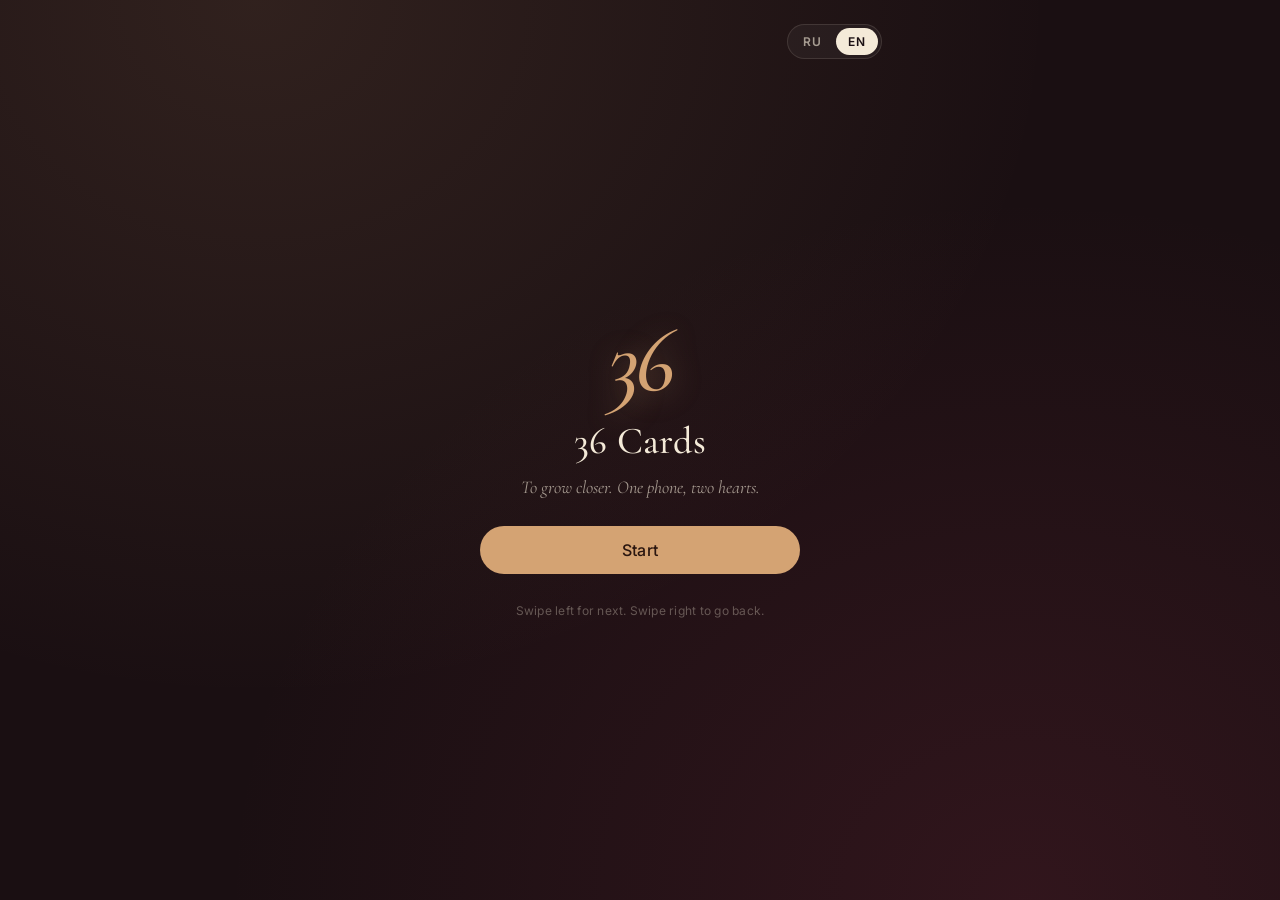
==== index.html @ 40c64a39 "Initial 36 cards app PWA + Telegram Mini App with the 36 questions to fall in love. RU/EN switcher, " ====
<!doctype html>
<html lang="ru">
  <head>
    <meta charset="utf-8" />
    <meta
      name="viewport"
      content="width=device-width, initial-scale=1, viewport-fit=cover, maximum-scale=1, user-scalable=no"
    />
    <meta name="theme-color" content="#1a0f12" />
    <meta name="apple-mobile-web-app-capable" content="yes" />
    <meta name="apple-mobile-web-app-status-bar-style" content="black-translucent" />
    <meta name="apple-mobile-web-app-title" content="36 Cards" />
    <meta name="mobile-web-app-capable" content="yes" />
    <link rel="manifest" href="manifest.webmanifest" />
    <link rel="icon" type="image/svg+xml" href="icon.svg" />
    <link rel="apple-touch-icon" href="icon-192.png" />
    <link
      rel="preconnect"
      href="https://fonts.googleapis.com"
    />
    <link rel="preconnect" href="https://fonts.gstatic.com" crossorigin />
    <link
      href="https://fonts.googleapis.com/css2?family=Cormorant+Garamond:ital,wght@0,400;0,500;0,600;1,400&family=Inter:wght@400;500;600&display=swap"
      rel="stylesheet"
    />
    <link rel="stylesheet" href="styles.css" />
    <title>36 Cards</title>
    <script src="https://telegram.org/js/telegram-web-app.js"></script>
  </head>
  <body>
    <main id="app" aria-live="polite"></main>
    <script src="app.js"></script>
  </body>
</html>
---- styles.css ----
:root {
  --bg: #1a0f12;
  --bg-2: #25141a;
  --card: #2d1820;
  --card-2: #3d1f28;
  --ink: #f4ead8;
  --ink-dim: rgba(244, 234, 216, 0.62);
  --ink-faint: rgba(244, 234, 216, 0.32);
  --accent: #d4a373;
  --accent-soft: rgba(212, 163, 115, 0.22);
  --line: rgba(244, 234, 216, 0.12);
  --serif: "Cormorant Garamond", "Playfair Display", Georgia, "Times New Roman", serif;
  --sans: "Inter", -apple-system, BlinkMacSystemFont, "SF Pro Text", "Segoe UI", Roboto, sans-serif;
  --safe-top: env(safe-area-inset-top, 0px);
  --safe-bottom: env(safe-area-inset-bottom, 0px);
  --safe-left: env(safe-area-inset-left, 0px);
  --safe-right: env(safe-area-inset-right, 0px);
}

* {
  box-sizing: border-box;
}

html,
body {
  margin: 0;
  padding: 0;
  width: 100%;
  height: 100%;
  background: var(--bg);
  color: var(--ink);
  font-family: var(--sans);
  -webkit-font-smoothing: antialiased;
  -webkit-tap-highlight-color: transparent;
  overscroll-behavior: none;
  touch-action: manipulation;
  user-select: none;
}

body {
  background:
    radial-gradient(ellipse at 20% 0%, rgba(212, 163, 115, 0.12), transparent 55%),
    radial-gradient(ellipse at 80% 100%, rgba(155, 50, 75, 0.18), transparent 55%),
    var(--bg);
  background-attachment: fixed;
  min-height: 100dvh;
  display: flex;
  flex-direction: column;
}

#app {
  flex: 1;
  display: flex;
  flex-direction: column;
  width: 100%;
  min-height: 100dvh;
  padding-top: var(--safe-top);
  padding-bottom: var(--safe-bottom);
  padding-left: var(--safe-left);
  padding-right: var(--safe-right);
}

.screen {
  flex: 1;
  display: flex;
  flex-direction: column;
  width: 100%;
  max-width: 520px;
  margin: 0 auto;
  padding: 16px 18px;
}

/* ------- Buttons ------- */
.btn {
  font-family: var(--sans);
  font-weight: 500;
  font-size: 16px;
  letter-spacing: 0.01em;
  padding: 14px 22px;
  border: none;
  border-radius: 999px;
  cursor: pointer;
  transition: transform 0.12s ease, background 0.2s ease, color 0.2s ease;
  -webkit-appearance: none;
}
.btn:active {
  transform: scale(0.97);
}
.btn-primary {
  background: var(--accent);
  color: #2a1610;
}
.btn-primary:hover {
  background: #e3b482;
}
.btn-primary.is-running {
  background: var(--accent-soft);
  color: var(--ink);
}
.btn-ghost {
  background: transparent;
  color: var(--ink-dim);
  border: 1px solid var(--line);
}
.btn-ghost:hover {
  color: var(--ink);
  border-color: var(--ink-faint);
}

/* ------- Home ------- */
.home {
  justify-content: space-between;
}
.home-head {
  display: flex;
  justify-content: flex-end;
  padding-top: 8px;
}
.lang-switch {
  display: inline-flex;
  background: rgba(255, 255, 255, 0.04);
  border: 1px solid var(--line);
  border-radius: 999px;
  padding: 3px;
  gap: 2px;
}
.lang-btn {
  font-family: var(--sans);
  font-size: 12px;
  letter-spacing: 0.08em;
  font-weight: 600;
  background: transparent;
  color: var(--ink-dim);
  border: none;
  padding: 6px 12px;
  border-radius: 999px;
  cursor: pointer;
}
.lang-btn.is-active {
  background: var(--ink);
  color: #1a0f12;
}

.home-body {
  flex: 1;
  display: flex;
  flex-direction: column;
  justify-content: center;
  text-align: center;
  gap: 28px;
  padding: 24px 8px 32px;
}
.brand {
  display: flex;
  flex-direction: column;
  align-items: center;
  gap: 14px;
}
.brand-mark {
  font-family: var(--serif);
  font-style: italic;
  font-weight: 500;
  font-size: 92px;
  line-height: 1;
  color: var(--accent);
  letter-spacing: -0.04em;
  text-shadow: 0 4px 30px rgba(212, 163, 115, 0.35);
}
.brand-title {
  font-family: var(--serif);
  font-weight: 500;
  font-size: 38px;
  line-height: 1.1;
  margin: 0;
  letter-spacing: 0.005em;
}
.brand-sub {
  font-family: var(--serif);
  font-style: italic;
  font-size: 18px;
  color: var(--ink-dim);
  margin: 0;
  max-width: 280px;
}
.home-actions {
  display: flex;
  flex-direction: column;
  gap: 10px;
  align-items: stretch;
  max-width: 320px;
  width: 100%;
  margin: 0 auto;
}
.home-hint {
  font-size: 12px;
  color: var(--ink-faint);
  letter-spacing: 0.02em;
  margin: 0;
  max-width: 280px;
  margin-inline: auto;
  line-height: 1.5;
}

/* ------- Set intro ------- */
.set-intro {
  justify-content: center;
  align-items: center;
  text-align: center;
}
.set-intro-inner {
  display: flex;
  flex-direction: column;
  align-items: center;
  gap: 18px;
  max-width: 360px;
  padding: 32px 16px;
}
.set-roman {
  font-family: var(--serif);
  font-style: italic;
  font-size: 120px;
  line-height: 1;
  color: var(--accent);
  letter-spacing: -0.02em;
  text-shadow: 0 4px 40px rgba(212, 163, 115, 0.4);
  margin-bottom: 4px;
}
.set-title {
  font-family: var(--serif);
  font-weight: 500;
  font-size: 32px;
  margin: 0;
  letter-spacing: 0.005em;
}
.set-sub {
  font-family: var(--serif);
  font-style: italic;
  font-size: 18px;
  color: var(--ink-dim);
  margin: 0;
}
.set-cta {
  margin-top: 20px;
}

/* ------- Card screen ------- */
.card-screen {
  justify-content: space-between;
  padding-bottom: 24px;
}
.topbar {
  display: flex;
  flex-direction: column;
  gap: 10px;
  padding: 4px 4px 0;
}
.topbar-meta {
  display: flex;
  justify-content: space-between;
  align-items: center;
}
.set-badge {
  display: inline-block;
  font-family: var(--sans);
  font-weight: 600;
  font-size: 11px;
  letter-spacing: 0.18em;
  text-transform: uppercase;
  color: var(--accent);
  padding: 4px 10px;
  border: 1px solid var(--accent-soft);
  border-radius: 999px;
}
.topbar-counter {
  font-size: 12px;
  color: var(--ink-faint);
  letter-spacing: 0.04em;
}
.progress {
  height: 2px;
  background: var(--line);
  border-radius: 2px;
  overflow: hidden;
}
.progress-fill {
  height: 100%;
  background: linear-gradient(90deg, var(--accent), #efc28e);
  border-radius: 2px;
  transition: width 0.35s ease;
}

.card-stack {
  flex: 1;
  position: relative;
  min-height: 380px;
  margin: 22px 0;
  perspective: 1200px;
}
.card {
  position: absolute;
  inset: 0;
  background:
    linear-gradient(160deg, var(--card-2) 0%, var(--card) 100%);
  border-radius: 24px;
  padding: 28px;
  display: flex;
  flex-direction: column;
  justify-content: center;
  border: 1px solid rgba(212, 163, 115, 0.18);
  box-shadow:
    0 24px 60px -20px rgba(0, 0, 0, 0.7),
    0 0 0 1px rgba(212, 163, 115, 0.06),
    inset 0 1px 0 rgba(255, 255, 255, 0.04);
  will-change: transform, opacity;
  transition: transform 0.3s cubic-bezier(0.2, 0.8, 0.2, 1),
              opacity 0.3s ease;
  cursor: grab;
}
.card.is-current {
  z-index: 2;
}
.card.is-next {
  z-index: 1;
  transform: scale(0.96) translateY(10px);
  opacity: 0.55;
  pointer-events: none;
}
.card.is-dragging {
  transition: none;
  cursor: grabbing;
}
.card-corner {
  position: absolute;
  font-family: var(--serif);
  font-style: italic;
  color: var(--ink-faint);
  font-size: 14px;
  letter-spacing: 0.05em;
}
.card-corner-tl {
  top: 18px;
  left: 22px;
}
.card-corner-br {
  bottom: 18px;
  right: 22px;
}
.card-body {
  display: flex;
  align-items: center;
  justify-content: center;
  flex: 1;
  padding: 16px 4px;
}
.card-text {
  font-family: var(--serif);
  font-weight: 400;
  font-size: clamp(22px, 5.6vw, 28px);
  line-height: 1.32;
  color: var(--ink);
  text-align: center;
  margin: 0;
  letter-spacing: 0.005em;
  text-wrap: balance;
}

.footbar {
  display: flex;
  justify-content: space-between;
  align-items: center;
  padding: 8px 4px 0;
  gap: 18px;
}
.icon-btn {
  width: 50px;
  height: 50px;
  border-radius: 50%;
  border: 1px solid var(--line);
  background: rgba(255, 255, 255, 0.03);
  color: var(--ink-dim);
  font-size: 22px;
  font-family: var(--sans);
  cursor: pointer;
  display: flex;
  align-items: center;
  justify-content: center;
  transition: transform 0.12s ease, color 0.2s ease, border-color 0.2s ease;
}
.icon-btn:active {
  transform: scale(0.93);
  color: var(--accent);
  border-color: var(--accent-soft);
}
.icon-btn-home {
  font-size: 18px;
  width: 42px;
  height: 42px;
}

/* ------- Final timer ------- */
.final {
  justify-content: center;
  align-items: center;
  text-align: center;
  position: relative;
  overflow: hidden;
}
.final-inner {
  display: flex;
  flex-direction: column;
  align-items: center;
  gap: 22px;
  max-width: 380px;
  padding: 32px 16px;
  position: relative;
  z-index: 1;
}
.final-glow {
  position: absolute;
  inset: 0;
  background: radial-gradient(ellipse at center, rgba(212, 163, 115, 0.18), transparent 60%);
  pointer-events: none;
  z-index: 0;
  animation: pulse 6s ease-in-out infinite;
}
.final-title {
  font-family: var(--serif);
  font-style: italic;
  font-weight: 500;
  font-size: 38px;
  margin: 0;
  color: var(--accent);
}
.final-body {
  font-family: var(--serif);
  font-size: 19px;
  color: var(--ink-dim);
  margin: 0;
  line-height: 1.4;
}
.timer {
  font-family: var(--serif);
  font-weight: 400;
  font-size: 84px;
  line-height: 1;
  letter-spacing: 0.02em;
  color: var(--ink);
  font-variant-numeric: tabular-nums;
  margin: 12px 0;
}
.final-actions {
  display: flex;
  flex-direction: column;
  gap: 10px;
  width: 100%;
  max-width: 280px;
}

@keyframes pulse {
  0%, 100% { opacity: 0.6; transform: scale(1); }
  50% { opacity: 1; transform: scale(1.05); }
}

/* ------- Responsive tweaks ------- */
@media (max-width: 360px) {
  .brand-mark { font-size: 76px; }
  .brand-title { font-size: 32px; }
  .timer { font-size: 68px; }
}
@media (min-height: 800px) {
  .card-stack { min-height: 460px; }
}
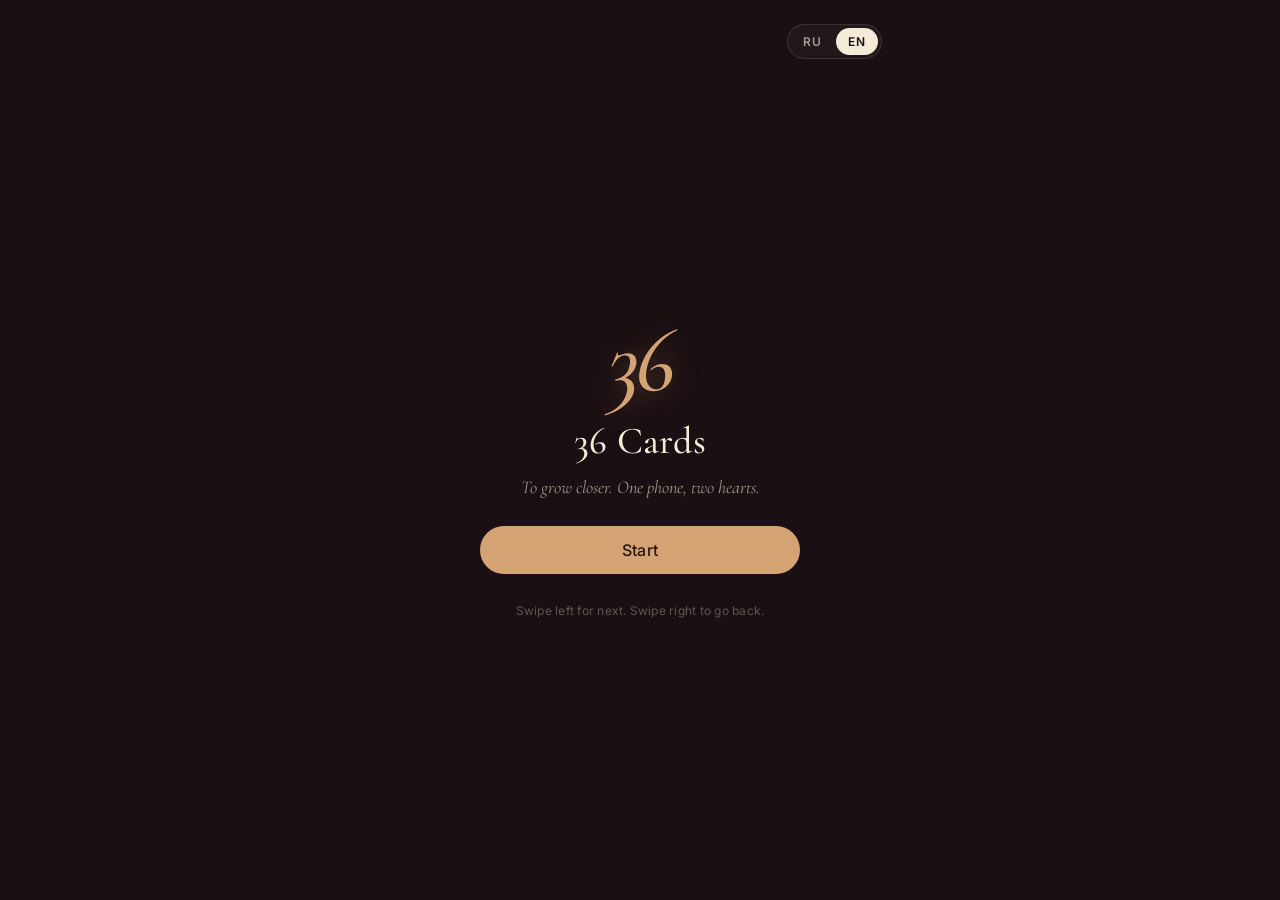
==== commit 68d5e8f2: "Cache-bust assets, tighten card-screen vertical spacing Add ?v=6 query strings on styles.css and app" ====
--- a/index.html
+++ b/index.html
@@ -23,12 +23,12 @@
       href="https://fonts.googleapis.com/css2?family=Cormorant+Garamond:ital,wght@0,400;0,500;0,600;1,400&family=Inter:wght@400;500;600&display=swap"
       rel="stylesheet"
     />
-    <link rel="stylesheet" href="styles.css" />
+    <link rel="stylesheet" href="styles.css?v=6" />
     <title>36 Cards</title>
     <script src="https://telegram.org/js/telegram-web-app.js"></script>
   </head>
   <body>
     <main id="app" aria-live="polite"></main>
-    <script src="app.js"></script>
+    <script src="app.js?v=6"></script>
   </body>
 </html>
--- a/styles.css
+++ b/styles.css
@@ -26,7 +26,6 @@
   margin: 0;
   padding: 0;
   width: 100%;
-  height: 100%;
   background: var(--bg);
   color: var(--ink);
   font-family: var(--sans);
@@ -37,15 +36,41 @@
   user-select: none;
 }
 
+/* Lock html and body to the actual viewport height. In iOS standalone
+   PWA mode `height: 100%` was producing a shorter container than the
+   viewport (likely because the html's containing block isn't what we
+   expect when the address bar is gone), so percentage / flex sizing
+   downstream couldn't fill the screen. */
+html,
 body {
+  height: 100dvh;
+  min-height: 100dvh;
+}
+
+body {
+  display: flex;
+  flex-direction: column;
+  position: relative;
+  overflow: hidden;
+}
+
+/* Full-bleed background layer. A fixed pseudo-element is immune to
+   iOS standalone PWA quirks where `background-attachment: fixed` and
+   body backgrounds sometimes stop short of the home-indicator area. */
+body::before {
+  content: "";
+  position: fixed;
+  inset: 0;
   background:
     radial-gradient(ellipse at 20% 0%, rgba(212, 163, 115, 0.12), transparent 55%),
     radial-gradient(ellipse at 80% 100%, rgba(155, 50, 75, 0.18), transparent 55%),
     var(--bg);
-  background-attachment: fixed;
-  min-height: 100dvh;
-  display: flex;
-  flex-direction: column;
+  z-index: -1;
+  pointer-events: none;
+}
+
+html {
+  background: var(--bg);
 }
 
 #app {
@@ -244,9 +269,16 @@
 }
 
 /* ------- Card screen ------- */
+/* Grid is more reliable than flex:1 + justify-content:space-between
+   when the middle row holds absolutely-positioned children (the card).
+   Safari in standalone PWA mode sometimes under-sized the flex middle. */
 .card-screen {
-  justify-content: space-between;
-  padding-bottom: 24px;
+  display: grid;
+  /* minmax(0, 1fr) ignores min-content constraints from grid children,
+     which matters on iOS where the middle row can otherwise refuse to
+     shrink/grow correctly with position:absolute descendants. */
+  grid-template-rows: auto minmax(0, 1fr) auto;
+  padding-bottom: 8px;
 }
 .topbar {
   display: flex;
@@ -290,10 +322,9 @@
 }
 
 .card-stack {
-  flex: 1;
   position: relative;
-  min-height: 380px;
-  margin: 22px 0;
+  min-height: 280px;
+  margin: 10px 0;
   perspective: 1200px;
 }
 .card {
@@ -319,12 +350,18 @@
 .card.is-current {
   z-index: 2;
 }
-.card.is-next {
+.card.is-next,
+.card.is-prev {
   z-index: 1;
   transform: scale(0.96) translateY(10px);
-  opacity: 0.55;
+  opacity: 0;
   pointer-events: none;
-}
+  transition: opacity 0.15s ease;
+}
+/* By default show the "next" neighbor peeking under the current card.
+   During a rightward swipe (going back), show "prev" instead. */
+.card-stack:not(.peek-prev) .card.is-next { opacity: 0.55; }
+.card-stack.peek-prev .card.is-prev { opacity: 0.55; }
 .card.is-dragging {
   transition: none;
   cursor: grabbing;
@@ -467,6 +504,3 @@
   .brand-title { font-size: 32px; }
   .timer { font-size: 68px; }
 }
-@media (min-height: 800px) {
-  .card-stack { min-height: 460px; }
-}
